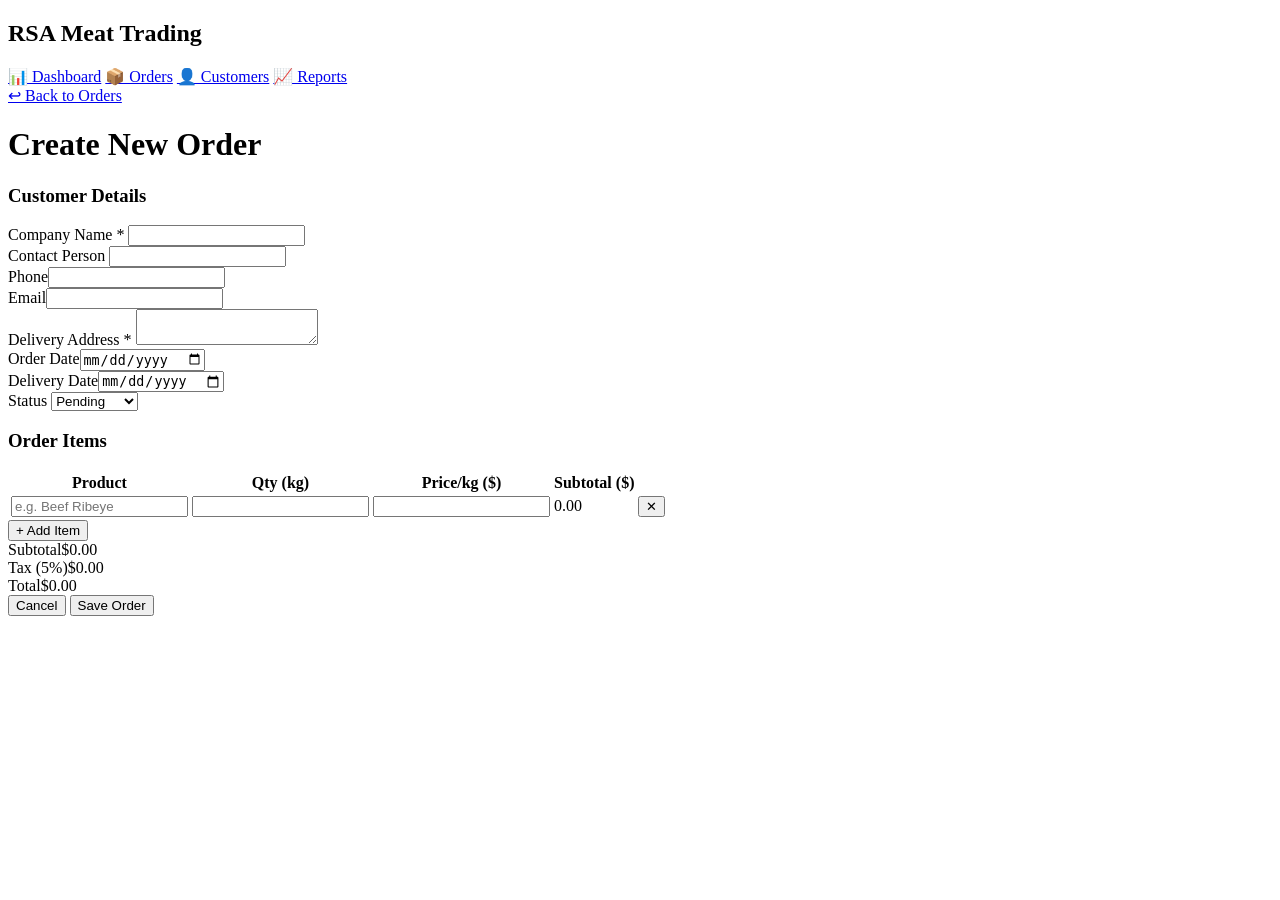
==== create-order.html @ f88f7eb2 "Add files via upload" ====
<!DOCTYPE html>
<html lang="en">
<head>
  <meta charset="UTF-8">
  <meta name="viewport" content="width=device-width, initial-scale=1.0">
  <title>Create Order — RSA Meat Trading</title>
  <link rel="stylesheet" href="css/styles.css">
</head>
<body>
  <div class="app-layout">
    <aside class="sidebar">
      <h2 class="logo">RSA Meat Trading</h2>
      <nav class="side-nav">
        <a href="dashboard.html">📊 Dashboard</a>
        <a href="orders.html" class="active">📦 Orders</a>
        <a href="customers.html">👤 Customers</a>
        <a href="#">📈 Reports</a>
      </nav>
      <div class="sidebar-bottom">
        <a href="orders.html" class="logout-link">↩ Back to Orders</a>
      </div>
    </aside>

    <main class="main-content">
      <div class="top-header"><h1>Create New Order</h1></div>

      <form class="card order-form" id="orderForm">
        <div class="form-section">
          <h3>Customer Details</h3>
          <div class="form-row">
            <div class="form-group">
              <label>Company Name *</label>
              <input type="text" id="company" required>
            </div>
            <div class="form-group">
              <label>Contact Person</label>
              <input type="text" id="contact">
            </div>
          </div>
          <div class="form-row">
            <div class="form-group"><label>Phone</label><input type="tel" id="phone"></div>
            <div class="form-group"><label>Email</label><input type="email" id="email"></div>
          </div>
          <div class="form-group">
            <label>Delivery Address *</label>
            <textarea id="address" required></textarea>
          </div>
          <div class="form-row">
            <div class="form-group"><label>Order Date</label><input type="date" id="orderDate" required></div>
            <div class="form-group"><label>Delivery Date</label><input type="date" id="delivDate"></div>
            <div class="form-group"><label>Status</label>
              <select id="status">
                <option>Pending</option><option>Preparing</option><option>Ready</option><option>Completed</option>
              </select>
            </div>
          </div>
        </div>

        <div class="form-section">
          <h3>Order Items</h3>
          <table class="data-table">
            <thead><tr><th>Product</th><th>Qty (kg)</th><th>Price/kg ($)</th><th>Subtotal ($)</th><th></th></tr></thead>
            <tbody id="itemsBody">
              <tr class="item-row">
                <td><input type="text" class="prod-name" placeholder="e.g. Beef Ribeye" required></td>
                <td><input type="number" class="qty" step="0.01" min="0" required></td>
                <td><input type="number" class="price" step="0.01" min="0" required></td>
                <td class="row-subtotal">0.00</td>
                <td><button type="button" class="remove-btn">✕</button></td>
              </tr>
            </tbody>
          </table>
          <button type="button" class="btn secondary-btn" id="addRow">+ Add Item</button>
        </div>

        <div class="form-section summary">
          <div class="summary-row"><span>Subtotal</span><span id="subtotal">$0.00</span></div>
          <div class="summary-row"><span>Tax (5%)</span><span id="tax">$0.00</span></div>
          <div class="summary-row grand-total"><span>Total</span><span id="grandTotal">$0.00</span></div>
        </div>

        <div class="form-actions">
          <button type="reset" class="btn cancel-btn" onclick="location.href='orders.html'">Cancel</button>
          <button type="submit" class="btn primary-btn">Save Order</button>
        </div>
      </form>
    </main>
  </div>
  <script src="js/script.js"></script>
</body>
</html>
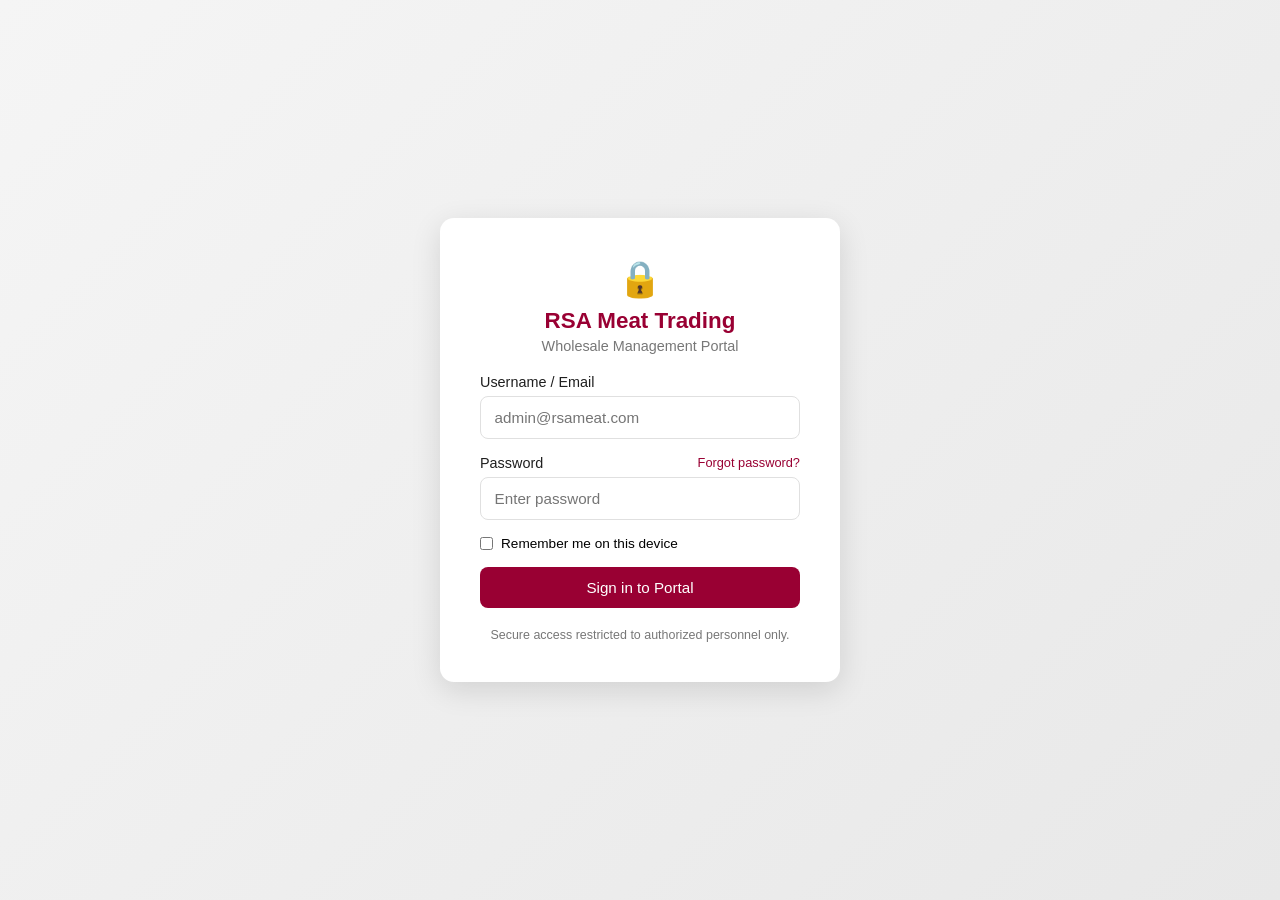
==== commit d1341389: "Update create-order.html" ====
--- a/create-order.html
+++ b/create-order.html
@@ -11,10 +11,10 @@
     <aside class="sidebar">
       <h2 class="logo">RSA Meat Trading</h2>
       <nav class="side-nav">
-        <a href="dashboard.html">📊 Dashboard</a>
-        <a href="orders.html" class="active">📦 Orders</a>
-        <a href="customers.html">👤 Customers</a>
-        <a href="#">📈 Reports</a>
+        <a href="dashboard.html"> Dashboard</a>
+        <a href="orders.html" class="active"> Orders</a>
+        <a href="customers.html"> Customers</a>
+        <a href="reports.html"> Reports</a>
       </nav>
       <div class="sidebar-bottom">
         <a href="orders.html" class="logout-link">↩ Back to Orders</a>
@@ -88,4 +88,4 @@
   </div>
   <script src="js/script.js"></script>
 </body>
-</html>+</html>
--- a/css/styles.css
+++ b/css/styles.css
@@ -0,0 +1,164 @@
+:root {
+  --sidebar-bg: #2b2b2b;
+  --bg-white: #ffffff;
+  --text-dark: #1f1f1f;
+  --text-muted: #777777;
+  --primary: #990033;
+  --primary-dark: #7a0029;
+  --pending: #cc0000;
+  --preparing: #e67300;
+  --ready: #888888;
+  --completed: #008833;
+  --border: #e0e0e0;
+  --alert-bg: #fdecee;
+  --alert-border: #f8cdd2;
+}
+
+* { margin: 0; padding: 0; box-sizing: border-box; font-family: 'Segoe UI', Roboto, sans-serif; }
+
+/* ===== LOGIN PAGE ===== */
+.login-body {
+  background: linear-gradient(135deg, #f5f5f5, #e8e8e8);
+  display: flex;
+  align-items: center;
+  justify-content: center;
+  min-height: 100vh;
+}
+.login-card {
+  background: white;
+  padding: 2.5rem;
+  border-radius: 14px;
+  box-shadow: 0 8px 30px rgba(0,0,0,0.12);
+  width: 100%;
+  max-width: 400px;
+  text-align: center;
+}
+.login-icon { font-size: 2.2rem; margin-bottom: 0.5rem; }
+.login-card h1 { color: var(--primary); font-size: 1.4rem; margin-bottom: 0.25rem; }
+.portal-subtitle { color: var(--text-muted); font-size: 0.9rem; margin-bottom: 1.2rem; }
+.alert-error {
+  background: var(--alert-bg);
+  border: 1px solid var(--alert-border);
+  color: #a82038;
+  padding: 0.75rem;
+  border-radius: 8px;
+  margin-bottom: 1.2rem;
+  text-align: left;
+  font-size: 0.85rem;
+  line-height: 1.4;
+}
+.form-group { text-align: left; margin-bottom: 1rem; }
+.form-group label {
+  display: flex; justify-content: space-between;
+  font-size: 0.9rem; color: var(--text-dark); margin-bottom: 0.4rem;
+}
+.forgot-link { font-size: 0.8rem; color: var(--primary); text-decoration: none; }
+input, select, textarea {
+  width: 100%; padding: 0.75rem 0.85rem;
+  border: 1px solid var(--border); border-radius: 8px;
+  font-size: 0.95rem;
+}
+.remember-me { display: flex; align-items: center; gap: 0.5rem; font-size: 0.85rem; margin: 0.5rem 0 1rem; cursor: pointer; }
+.remember-me input { width: auto; }
+.btn { padding: 0.75rem 1.25rem; border: none; border-radius: 8px; font-size: 0.95rem; cursor: pointer; }
+.primary-btn { background: var(--primary); color: white; width: 100%; font-weight: 500; }
+.primary-btn:hover { background: var(--primary-dark); }
+.secondary-btn { background: #f0f0f0; color: var(--text-dark); }
+.cancel-btn { background: #f3f3f3; color: #555; }
+.secure-note { margin-top: 1.2rem; font-size: 0.78rem; color: var(--text-muted); }
+
+/* ===== APP LAYOUT ===== */
+.app-layout { display: flex; min-height: 100vh; }
+.sidebar {
+  width: 220px; background: var(--sidebar-bg);
+  color: white; padding: 1.5rem;
+  display: flex; flex-direction: column; justify-content: space-between;
+}
+.logo { font-size: 1rem; font-weight: 600; margin-bottom: 2rem; color: #ddd; }
+.side-nav a {
+  display: block; color: #bbb; padding: 0.65rem 0.9rem;
+  margin: 0.25rem 0; border-radius: 6px; text-decoration: none; font-size: 0.92rem;
+}
+.side-nav a.active { background: var(--primary); color: white; }
+.side-nav a:hover:not(.active) { background: #3a3a3a; color: #eee; }
+.sidebar-bottom { margin-top: 2rem; }
+.logout-link { color: #bbb; text-decoration: none; font-size: 0.9rem; }
+.logout-link:hover { color: white; }
+
+.main-content { flex: 1; background: var(--bg-white); padding: 1.8rem; overflow-y: auto; }
+.top-header { display: flex; justify-content: space-between; align-items: center; margin-bottom: 1.5rem; flex-wrap: wrap; gap: 1rem; }
+.top-header h1 { font-size: 1.35rem; color: var(--text-dark); }
+.top-search input { width: 280px; padding: 0.55rem 0.85rem; border-radius: 6px; border: 1px solid var(--border); }
+
+/* ===== STATS ===== */
+.stats-row { display: grid; grid-template-columns: repeat(5, 1fr); gap: 0.85rem; margin-bottom: 1.8rem; }
+.stat-card { background: #f9f9f9; padding: 1rem; border-radius: 10px; text-align: center; border: 1px solid #eee; }
+.stat-label { display: block; font-size: 0.8rem; color: var(--text-muted); margin-bottom: 0.35rem; }
+.stat-value { font-size: 1.45rem; font-weight: 700; color: var(--text-dark); }
+
+/* ===== CARDS & GRID ===== */
+.content-grid { display: grid; grid-template-columns: 1.6fr 1fr; gap: 1.5rem; }
+.card { background: #fcfcfc; border: 1px solid #eee; border-radius: 12px; padding: 1.4rem; margin-bottom: 1.5rem; }
+.card-header { display: flex; justify-content: space-between; align-items: center; margin-bottom: 1rem; }
+.view-all { font-size: 0.85rem; color: var(--primary); text-decoration: none; }
+.card h3 { font-size: 1rem; color: var(--text-dark); margin-bottom: 1rem; }
+
+/* ===== TABLES ===== */
+.data-table { width: 100%; border-collapse: collapse; }
+.data-table th, .data-table td { padding: 0.75rem 0.65rem; text-align: left; border-bottom: 1px solid #eee; font-size: 0.88rem; }
+.data-table th { font-weight: 600; color: #555; font-size: 0.82rem; text-transform: uppercase; letter-spacing: 0.3px; }
+
+/* ===== STATUS BADGES ===== */
+.status {
+  display: inline-block; padding: 0.22rem 0.65rem; border-radius: 20px;
+  font-size: 0.78rem; font-weight: 500; color: white;
+}
+.status.pending { background: var(--pending); }
+.status.preparing { background: var(--preparing); }
+.status.ready { background: var(--ready); }
+.status.completed { background: var(--completed); }
+
+/* ===== BREAKDOWN CHART ===== */
+.big-number { font-size: 3rem; font-weight: 700; color: var(--primary); margin: 0.5rem 0 1rem; }
+.breakdown-stats { display: flex; flex-direction: column; gap: 0.65rem; }
+.breakdown-stats > div { display: flex; align-items: center; gap: 0.5rem; font-size: 0.9rem; }
+.dot { width: 10px; height: 10px; border-radius: 50%; display: inline-block; }
+.dot.completed { background: var(--completed); }
+.dot.pending { background: var(--pending); }
+.dot.preparing { background: var(--preparing); }
+.dot.ready { background: var(--ready); }
+
+/* ===== FILTER BAR ===== */
+.filter-bar { display: flex; gap: 0.75rem; align-items: center; margin-bottom: 1.2rem; flex-wrap: wrap; }
+.filter-bar select, .date-input { width: auto; padding: 0.5rem; font-size: 0.88rem; }
+
+/* ===== ORDER FORM ===== */
+.order-form .form-section { margin-bottom: 1.8rem; padding-bottom: 1.2rem; border-bottom: 1px solid #eee; }
+.order-form .form-row { display: grid; grid-template-columns: 1fr 1fr; gap: 1rem; }
+.order-form textarea { min-height: 80px; resize: vertical; }
+.item-row td input { padding: 0.5rem; font-size: 0.88rem; }
+.remove-btn { background: #ffeeee; color: #cc0000; border: none; border-radius: 50%; width: 22px; height: 22px; cursor: pointer; font-size: 0.75rem; }
+.summary { background: #f8f8f8; }
+.summary-row { display: flex; justify-content: space-between; padding: 0.45rem 0; font-size: 0.95rem; }
+.grand-total { font-weight: 700; font-size: 1.05rem; border-top: 1px solid #ddd; padding-top: 0.75rem; margin-top: 0.5rem; }
+.form-actions { display: flex; gap: 0.85rem; justify-content: flex-end; margin-top: 1rem; }
+.icon-btn { background: none; border: none; cursor: pointer; padding: 0.25rem 0.4rem; border-radius: 4px; }
+.icon-btn:hover { background: #eee; }
+
+/* ===== PAGINATION ===== */
+.pagination { display: flex; justify-content: space-between; align-items: center; margin-top: 1rem; font-size: 0.85rem; color: var(--text-muted); }
+.page-buttons button { border: 1px solid #ddd; background: white; padding: 0.3rem 0.6rem; margin: 0 0.15rem; border-radius: 4px; cursor: pointer; font-size: 0.85rem; }
+.page-buttons button.active { background: var(--primary); color: white; border-color: var(--primary); }
+
+/* ===== RESPONSIVE ===== */
+@media(max-width: 1024px) {
+  .content-grid { grid-template-columns: 1fr; }
+  .stats-row { grid-template-columns: repeat(5, minmax(100px, 1fr)); }
+}
+@media(max-width: 768px) {
+  .app-layout { flex-direction: column; }
+  .sidebar { width: 100%; flex-direction: row; flex-wrap: wrap; gap: 0.5rem; padding: 1rem; }
+  .stats-row { grid-template-columns: repeat(2, 1fr); }
+  .order-form .form-row { grid-template-columns: 1fr; }
+  .top-search input { width: 100%; }
+}
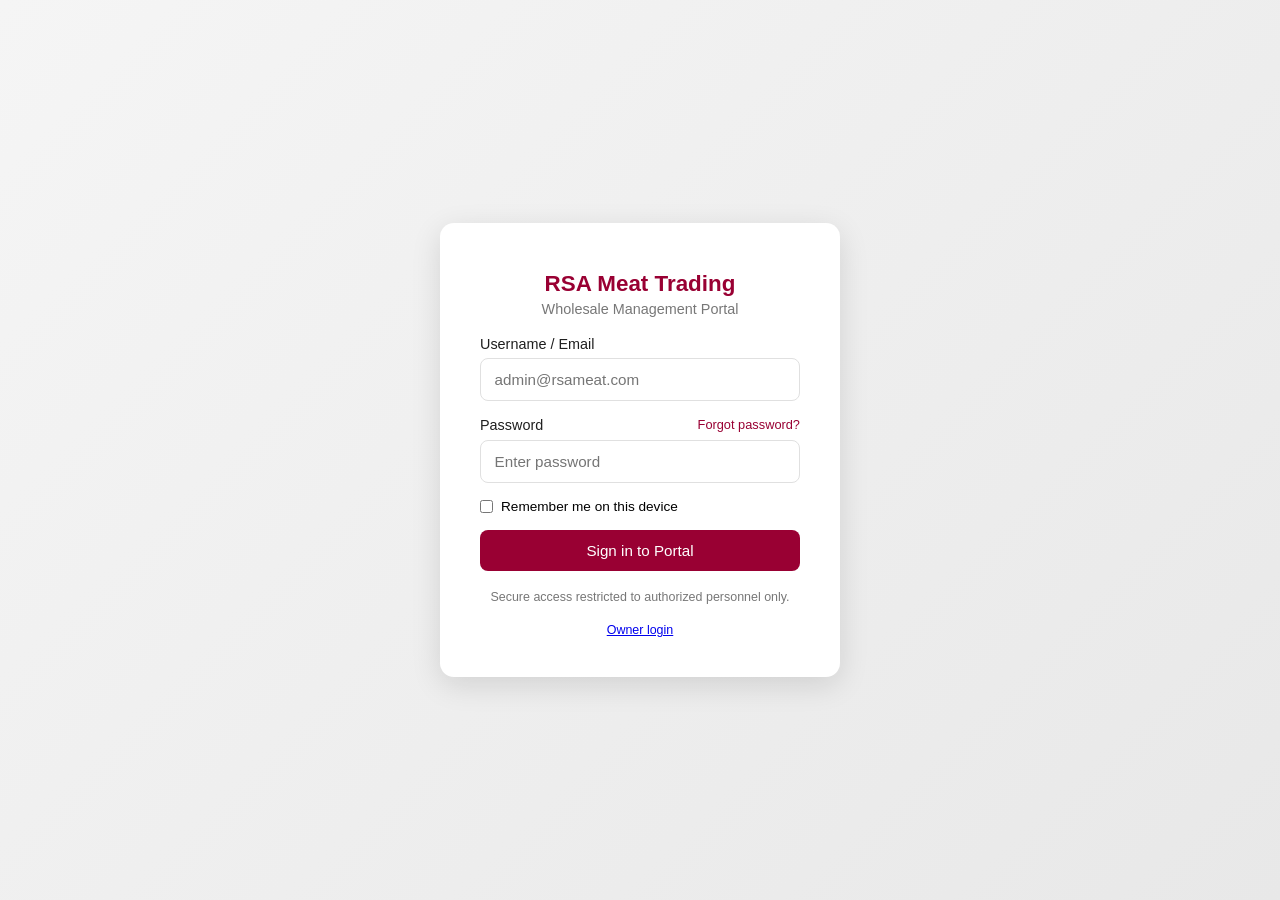
==== commit 325fa77d: "Add files via upload" ====
--- a/create-order.html
+++ b/create-order.html
@@ -1,91 +1,894 @@
-<!DOCTYPE html>
-<html lang="en">
-<head>
-  <meta charset="UTF-8">
-  <meta name="viewport" content="width=device-width, initial-scale=1.0">
-  <title>Create Order — RSA Meat Trading</title>
-  <link rel="stylesheet" href="css/styles.css">
-</head>
-<body>
-  <div class="app-layout">
-    <aside class="sidebar">
-      <h2 class="logo">RSA Meat Trading</h2>
-      <nav class="side-nav">
-        <a href="dashboard.html"> Dashboard</a>
-        <a href="orders.html" class="active"> Orders</a>
-        <a href="customers.html"> Customers</a>
-        <a href="reports.html"> Reports</a>
-      </nav>
-      <div class="sidebar-bottom">
-        <a href="orders.html" class="logout-link">↩ Back to Orders</a>
-      </div>
-    </aside>
-
-    <main class="main-content">
-      <div class="top-header"><h1>Create New Order</h1></div>
-
-      <form class="card order-form" id="orderForm">
-        <div class="form-section">
-          <h3>Customer Details</h3>
-          <div class="form-row">
-            <div class="form-group">
-              <label>Company Name *</label>
-              <input type="text" id="company" required>
-            </div>
-            <div class="form-group">
-              <label>Contact Person</label>
-              <input type="text" id="contact">
-            </div>
-          </div>
-          <div class="form-row">
-            <div class="form-group"><label>Phone</label><input type="tel" id="phone"></div>
-            <div class="form-group"><label>Email</label><input type="email" id="email"></div>
-          </div>
-          <div class="form-group">
-            <label>Delivery Address *</label>
-            <textarea id="address" required></textarea>
-          </div>
-          <div class="form-row">
-            <div class="form-group"><label>Order Date</label><input type="date" id="orderDate" required></div>
-            <div class="form-group"><label>Delivery Date</label><input type="date" id="delivDate"></div>
-            <div class="form-group"><label>Status</label>
-              <select id="status">
-                <option>Pending</option><option>Preparing</option><option>Ready</option><option>Completed</option>
-              </select>
-            </div>
-          </div>
-        </div>
-
-        <div class="form-section">
-          <h3>Order Items</h3>
-          <table class="data-table">
-            <thead><tr><th>Product</th><th>Qty (kg)</th><th>Price/kg ($)</th><th>Subtotal ($)</th><th></th></tr></thead>
-            <tbody id="itemsBody">
-              <tr class="item-row">
-                <td><input type="text" class="prod-name" placeholder="e.g. Beef Ribeye" required></td>
-                <td><input type="number" class="qty" step="0.01" min="0" required></td>
-                <td><input type="number" class="price" step="0.01" min="0" required></td>
-                <td class="row-subtotal">0.00</td>
-                <td><button type="button" class="remove-btn">✕</button></td>
-              </tr>
-            </tbody>
-          </table>
-          <button type="button" class="btn secondary-btn" id="addRow">+ Add Item</button>
-        </div>
-
-        <div class="form-section summary">
-          <div class="summary-row"><span>Subtotal</span><span id="subtotal">$0.00</span></div>
-          <div class="summary-row"><span>Tax (5%)</span><span id="tax">$0.00</span></div>
-          <div class="summary-row grand-total"><span>Total</span><span id="grandTotal">$0.00</span></div>
-        </div>
-
-        <div class="form-actions">
-          <button type="reset" class="btn cancel-btn" onclick="location.href='orders.html'">Cancel</button>
-          <button type="submit" class="btn primary-btn">Save Order</button>
-        </div>
-      </form>
-    </main>
-  </div>
-  <script src="js/script.js"></script>
-</body>
-</html>
+<!DOCTYPE html>
+<html lang="en">
+<head>
+    <meta charset="UTF-8">
+    <meta name="viewport" content="width=device-width, initial-scale=1.0">
+
+    <title>Create Order - RSA Meat Trading</title>
+
+    <link rel="stylesheet" href="css/styles.css">
+    <script src="js/auth-guard.js"></script>
+
+    <style>
+        * {
+            box-sizing: border-box;
+        }
+
+        body {
+            margin: 0;
+            font-family: Arial, Helvetica, sans-serif;
+            background: #f5f5f5;
+            color: #222;
+        }
+
+        /* =========================
+           SIDEBAR
+        ========================= */
+
+        .sidebar {
+            position: fixed;
+            left: 0;
+            top: 0;
+            width: 220px;
+            height: 100vh;
+            background: #292929;
+            color: white;
+            display: flex;
+            flex-direction: column;
+            z-index: 1000;
+        }
+
+        .brand {
+            padding: 24px 20px;
+            font-size: 20px;
+            font-weight: bold;
+            border-bottom: 1px solid #444;
+        }
+
+        .nav {
+            padding: 15px 10px;
+            flex: 1;
+        }
+
+        .nav a {
+            display: block;
+            padding: 13px 15px;
+            margin-bottom: 5px;
+            color: #ddd;
+            text-decoration: none;
+            border-radius: 5px;
+            transition: 0.2s;
+        }
+
+        .nav a:hover {
+            background: #3a3a3a;
+            color: white;
+        }
+
+        .nav a.active {
+            background: #e60024;
+            color: white;
+        }
+
+        .logout {
+            padding: 15px 10px;
+            border-top: 1px solid #444;
+        }
+
+        .logout a {
+            display: block;
+            padding: 13px 15px;
+            color: #ddd;
+            text-decoration: none;
+            border-radius: 5px;
+            transition: 0.2s;
+        }
+
+        .logout a:hover {
+            background: #3a3a3a;
+            color: white;
+        }
+
+        /* =========================
+           MAIN
+        ========================= */
+
+        .main {
+            margin-left: 220px;
+            padding: 30px;
+            min-height: 100vh;
+        }
+
+        .topbar {
+            display: flex;
+            justify-content: space-between;
+            align-items: center;
+            margin-bottom: 25px;
+        }
+
+        .topbar h1 {
+            margin: 0;
+            font-size: 28px;
+        }
+
+        .topbar p {
+            margin: 5px 0 0;
+            color: #777;
+        }
+
+        .menu-toggle {
+            display: none;
+            border: none;
+            background: #e60024;
+            color: white;
+            padding: 10px 14px;
+            border-radius: 5px;
+            cursor: pointer;
+            font-size: 18px;
+        }
+
+        .menu-toggle:hover {
+            background: #c90020;
+        }
+
+        /* =========================
+           CARD
+        ========================= */
+
+        .card {
+            background: white;
+            border-radius: 8px;
+            padding: 25px;
+            box-shadow: 0 2px 8px rgba(0, 0, 0, 0.06);
+            margin-bottom: 20px;
+        }
+
+        .card h2 {
+            margin-top: 0;
+            margin-bottom: 20px;
+        }
+
+        /* =========================
+           FORM
+        ========================= */
+
+        .form-grid {
+            display: grid;
+            grid-template-columns: repeat(2, 1fr);
+            gap: 18px;
+        }
+
+        .form-group {
+            display: flex;
+            flex-direction: column;
+        }
+
+        .form-group.full {
+            grid-column: 1 / -1;
+        }
+
+        label {
+            margin-bottom: 7px;
+            font-weight: 600;
+            font-size: 14px;
+        }
+
+        input,
+        select,
+        textarea {
+            width: 100%;
+            padding: 11px 12px;
+            border: 1px solid #ccc;
+            border-radius: 5px;
+            font-size: 14px;
+            background: white;
+        }
+
+        textarea {
+            min-height: 90px;
+            resize: vertical;
+        }
+
+        input:focus,
+        select:focus,
+        textarea:focus {
+            outline: none;
+            border-color: #e60024;
+        }
+
+        /* =========================
+           ORDER ITEMS
+        ========================= */
+
+        .items-section {
+            margin-top: 30px;
+        }
+
+        .items-header {
+            display: flex;
+            justify-content: space-between;
+            align-items: center;
+            margin-bottom: 15px;
+        }
+
+        .items-header h2 {
+            margin: 0;
+        }
+
+        .btn {
+            padding: 10px 15px;
+            border: none;
+            border-radius: 5px;
+            cursor: pointer;
+            background: #e60024;
+            color: white;
+            text-decoration: none;
+            font-size: 14px;
+            display: inline-block;
+            transition: 0.2s;
+        }
+
+        .btn:hover {
+            background: #c90020;
+        }
+
+        .btn-secondary {
+            background: #666;
+        }
+
+        .btn-secondary:hover {
+            background: #555;
+        }
+
+        .btn-danger {
+            background: #dc3545;
+        }
+
+        .btn-danger:hover {
+            background: #bb2d3b;
+        }
+
+        .items-wrapper {
+            overflow-x: auto;
+        }
+
+        .items-table {
+            width: 100%;
+            border-collapse: collapse;
+            min-width: 650px;
+        }
+
+        .items-table th,
+        .items-table td {
+            padding: 10px;
+            border-bottom: 1px solid #eee;
+            text-align: left;
+        }
+
+        .items-table th {
+            font-size: 13px;
+            color: #666;
+            background: #fafafa;
+        }
+
+        .items-table input {
+            min-width: 100px;
+        }
+
+        .items-table .product-name,
+        .items-table .product-select {
+            min-width: 220px;
+        }
+
+        .items-table select {
+            width: 100%;
+            padding: 12px;
+            border: 1px solid #ccc;
+            border-radius: 6px;
+            font-size: 14px;
+            background: #fff;
+        }
+
+        .row-subtotal,
+        .subtotal {
+            font-weight: 600;
+        }
+
+        /* =========================
+           TOTALS
+        ========================= */
+
+        .totals {
+            margin-top: 20px;
+            margin-left: auto;
+            max-width: 350px;
+        }
+
+        .total-row {
+            display: flex;
+            justify-content: space-between;
+            padding: 10px 0;
+            border-bottom: 1px solid #eee;
+        }
+
+        .total-row.grand {
+            font-size: 20px;
+            font-weight: bold;
+            border-bottom: none;
+            padding-top: 15px;
+        }
+
+        /* =========================
+           ACTIONS
+        ========================= */
+
+        .actions {
+            display: flex;
+            justify-content: flex-end;
+            gap: 10px;
+            margin-top: 25px;
+        }
+
+        /* =========================
+           MOBILE
+        ========================= */
+
+        @media (max-width: 700px) {
+
+            .sidebar {
+                transform: translateX(-100%);
+                transition: 0.25s;
+            }
+
+            .sidebar.open {
+                transform: translateX(0);
+            }
+
+            .main {
+                margin-left: 0;
+                padding: 20px;
+            }
+
+            .menu-toggle {
+                display: block;
+            }
+
+            .form-grid {
+                grid-template-columns: 1fr;
+            }
+
+            .form-group.full {
+                grid-column: auto;
+            }
+
+            .items-header {
+                align-items: flex-start;
+                gap: 10px;
+            }
+        }
+
+        @media (max-width: 450px) {
+
+            .main {
+                padding: 15px;
+            }
+
+            .card {
+                padding: 18px;
+            }
+
+            .topbar h1 {
+                font-size: 24px;
+            }
+
+            .items-header {
+                flex-direction: column;
+            }
+
+            .actions {
+                flex-direction: column;
+            }
+
+            .actions .btn {
+                width: 100%;
+                text-align: center;
+            }
+        }
+    </style>
+</head>
+
+<body>
+
+    <!-- =========================
+         SIDEBAR
+    ========================= -->
+
+    <aside class="sidebar" id="sidebar">
+
+        <div class="brand">
+            RSA Meat Trading
+        </div>
+
+        <nav class="nav">
+
+            <a href="dashboard.html">
+                Dashboard
+            </a>
+
+            <a href="orders.html">
+                Orders
+            </a>
+
+            <a href="create-order.html" class="active">
+                Create Order
+            </a>
+
+            <a href="customers.html">
+                Customers
+            </a>
+
+            <a href="reports.html">
+                Reports
+            </a>
+
+        </nav>
+
+        <div class="logout">
+
+            <a href="#" id="logoutBtn">
+                Logout
+            </a>
+
+        </div>
+
+    </aside>
+
+
+    <!-- =========================
+         MAIN CONTENT
+    ========================= -->
+
+    <main class="main">
+
+        <div class="topbar">
+
+            <div>
+
+                <h1>
+                    Create Order
+                </h1>
+
+                <p>
+                    Create a new meat trading order
+                </p>
+
+            </div>
+
+            <button
+                class="menu-toggle"
+                id="menuToggle"
+                type="button"
+                aria-label="Open menu"
+            >
+                ☰
+            </button>
+
+        </div>
+
+
+        <!-- =========================
+             ORDER FORM
+        ========================= -->
+
+        <form
+            id="orderForm"
+            class="card"
+        >
+
+            <!--
+                Hidden order number.
+
+                script.js automatically generates
+                the order number.
+            -->
+
+            <input
+                type="hidden"
+                id="order_number"
+                name="order_number"
+            >
+
+
+            <!-- =========================
+                 CUSTOMER INFORMATION
+            ========================= -->
+
+            <h2>
+                Customer Information
+            </h2>
+
+            <div class="form-grid">
+
+                <div class="form-group">
+
+                    <label for="company">
+                        Company Name
+                    </label>
+
+                    <input
+                        type="text"
+                        id="company"
+                        name="company"
+                        required
+                    >
+
+                </div>
+
+
+                <div class="form-group">
+
+                    <label for="contact">
+                        Contact Person
+                    </label>
+
+                    <input
+                        type="text"
+                        id="contact"
+                        name="contact"
+                    >
+
+                </div>
+
+
+                <div class="form-group">
+
+                    <label for="phone">
+                        Phone
+                    </label>
+
+                    <input
+                        type="text"
+                        id="phone"
+                        name="phone"
+                    >
+
+                </div>
+
+
+                <div class="form-group">
+
+                    <label for="email">
+                        Email
+                    </label>
+
+                    <input
+                        type="email"
+                        id="email"
+                        name="email"
+                    >
+
+                </div>
+
+
+                <div class="form-group full">
+
+                    <label for="address">
+                        Address
+                    </label>
+
+                    <textarea
+                        id="address"
+                        name="address"
+                    ></textarea>
+
+                </div>
+
+            </div>
+
+
+            <!-- =========================
+                 DELIVERY INFORMATION
+            ========================= -->
+
+            <h2 style="margin-top:30px;">
+                Delivery Information
+            </h2>
+
+            <div class="form-grid">
+
+                <div class="form-group">
+
+                    <label for="delivDate">
+                        Delivery Date
+                    </label>
+
+                    <input
+                        type="date"
+                        id="delivDate"
+                        name="delivDate"
+                        required
+                    >
+
+                </div>
+
+
+                <div class="form-group">
+
+                    <label for="status">
+                        Status
+                    </label>
+
+                    <select
+                        id="status"
+                        name="status"
+                    >
+
+                        <option value="Pending">
+                            Pending
+                        </option>
+
+                        <option value="Preparing">
+                            Preparing
+                        </option>
+
+                        <option value="Ready">
+                            Ready
+                        </option>
+
+                        <option value="Completed">
+                            Completed
+                        </option>
+
+                    </select>
+
+                </div>
+
+            </div>
+
+
+            <!-- =========================
+                 ORDER ITEMS
+            ========================= -->
+
+            <div class="items-section">
+
+                <div class="items-header">
+
+                    <h2>
+                        Order Items
+                    </h2>
+
+                    <button
+                        type="button"
+                        id="addRow"
+                        class="btn"
+                    >
+                        + Add Item
+                    </button>
+
+                </div>
+
+
+                <div class="items-wrapper">
+
+                    <table class="items-table">
+
+                        <thead>
+
+                            <tr>
+
+                                <th>
+                                    Product
+                                </th>
+
+                                <th>
+                                    Quantity
+                                </th>
+
+                                <th>
+                                    Price
+                                </th>
+
+                                <th>
+                                    Subtotal
+                                </th>
+
+                                <th>
+                                    Action
+                                </th>
+
+                            </tr>
+
+                        </thead>
+
+                        <!--
+                            IMPORTANT:
+                            Leave this empty.
+
+                            script.js creates the first
+                            order-item row automatically.
+                        -->
+
+                        <tbody id="itemsBody"></tbody>
+
+                    </table>
+
+                </div>
+
+
+                <!-- =========================
+                     TOTALS
+                ========================= -->
+
+                <div class="totals">
+
+                    <div class="total-row">
+
+                        <span>
+                            Subtotal
+                        </span>
+
+                        <strong id="subtotal">
+                            ₱0.00
+                        </strong>
+
+                    </div>
+
+
+                    <div class="total-row grand">
+
+                        <span>
+                            Grand Total
+                        </span>
+
+                        <strong id="grandTotal">
+                            ₱0.00
+                        </strong>
+
+                    </div>
+
+                </div>
+
+            </div>
+
+
+            <!-- =========================
+                 FORM ACTIONS
+            ========================= -->
+
+            <div class="actions">
+
+                <a
+                    href="orders.html"
+                    class="btn btn-secondary"
+                >
+                    Cancel
+                </a>
+
+                <button
+                    type="submit"
+                    id="saveOrderBtn"
+                    class="btn"
+                >
+                    Save Order
+                </button>
+
+            </div>
+
+        </form>
+
+    </main>
+
+
+    <!-- =========================
+         MOBILE SIDEBAR + LOGOUT
+    ========================= -->
+
+    <script>
+
+        document.addEventListener(
+            "DOMContentLoaded",
+            function () {
+
+                /* =========================
+                   MOBILE SIDEBAR
+                ========================= */
+
+                const menuToggle =
+                    document.getElementById("menuToggle");
+
+                const sidebar =
+                    document.getElementById("sidebar");
+
+
+                if (menuToggle && sidebar) {
+
+                    menuToggle.addEventListener(
+                        "click",
+                        function () {
+
+                            sidebar.classList.toggle("open");
+
+                        }
+                    );
+
+                }
+
+
+                /* =========================
+                   LOGOUT
+                ========================= */
+
+                const logoutBtn =
+                    document.getElementById("logoutBtn");
+
+
+                if (logoutBtn) {
+
+                    logoutBtn.addEventListener(
+                        "click",
+                        async function (e) {
+
+                            e.preventDefault();
+
+                            try {
+
+                                await fetch(
+                                    "api/logout.php",
+                                    {
+                                        method: "POST",
+                                        credentials: "same-origin"
+                                    }
+                                );
+
+                            } catch (error) {
+
+                                console.error(
+                                    "Logout error:",
+                                    error
+                                );
+
+                            }
+
+                            window.location.href =
+                                "index.html";
+
+                        }
+                    );
+
+                }
+
+
+                /* =========================
+                   DELIVERY DATE
+                ========================= */
+
+                const deliveryDate =
+                    document.getElementById("delivDate");
+
+
+                if (deliveryDate) {
+
+                    const today =
+                        new Date()
+                            .toISOString()
+                            .split("T")[0];
+
+                    deliveryDate.min = today;
+
+                }
+
+            }
+        );
+
+    </script>
+
+
+    <!-- =========================
+         MAIN SYSTEM JAVASCRIPT
+    ========================= -->
+
+    <script src="js/script.js"></script>
+
+</body>
+</html>
